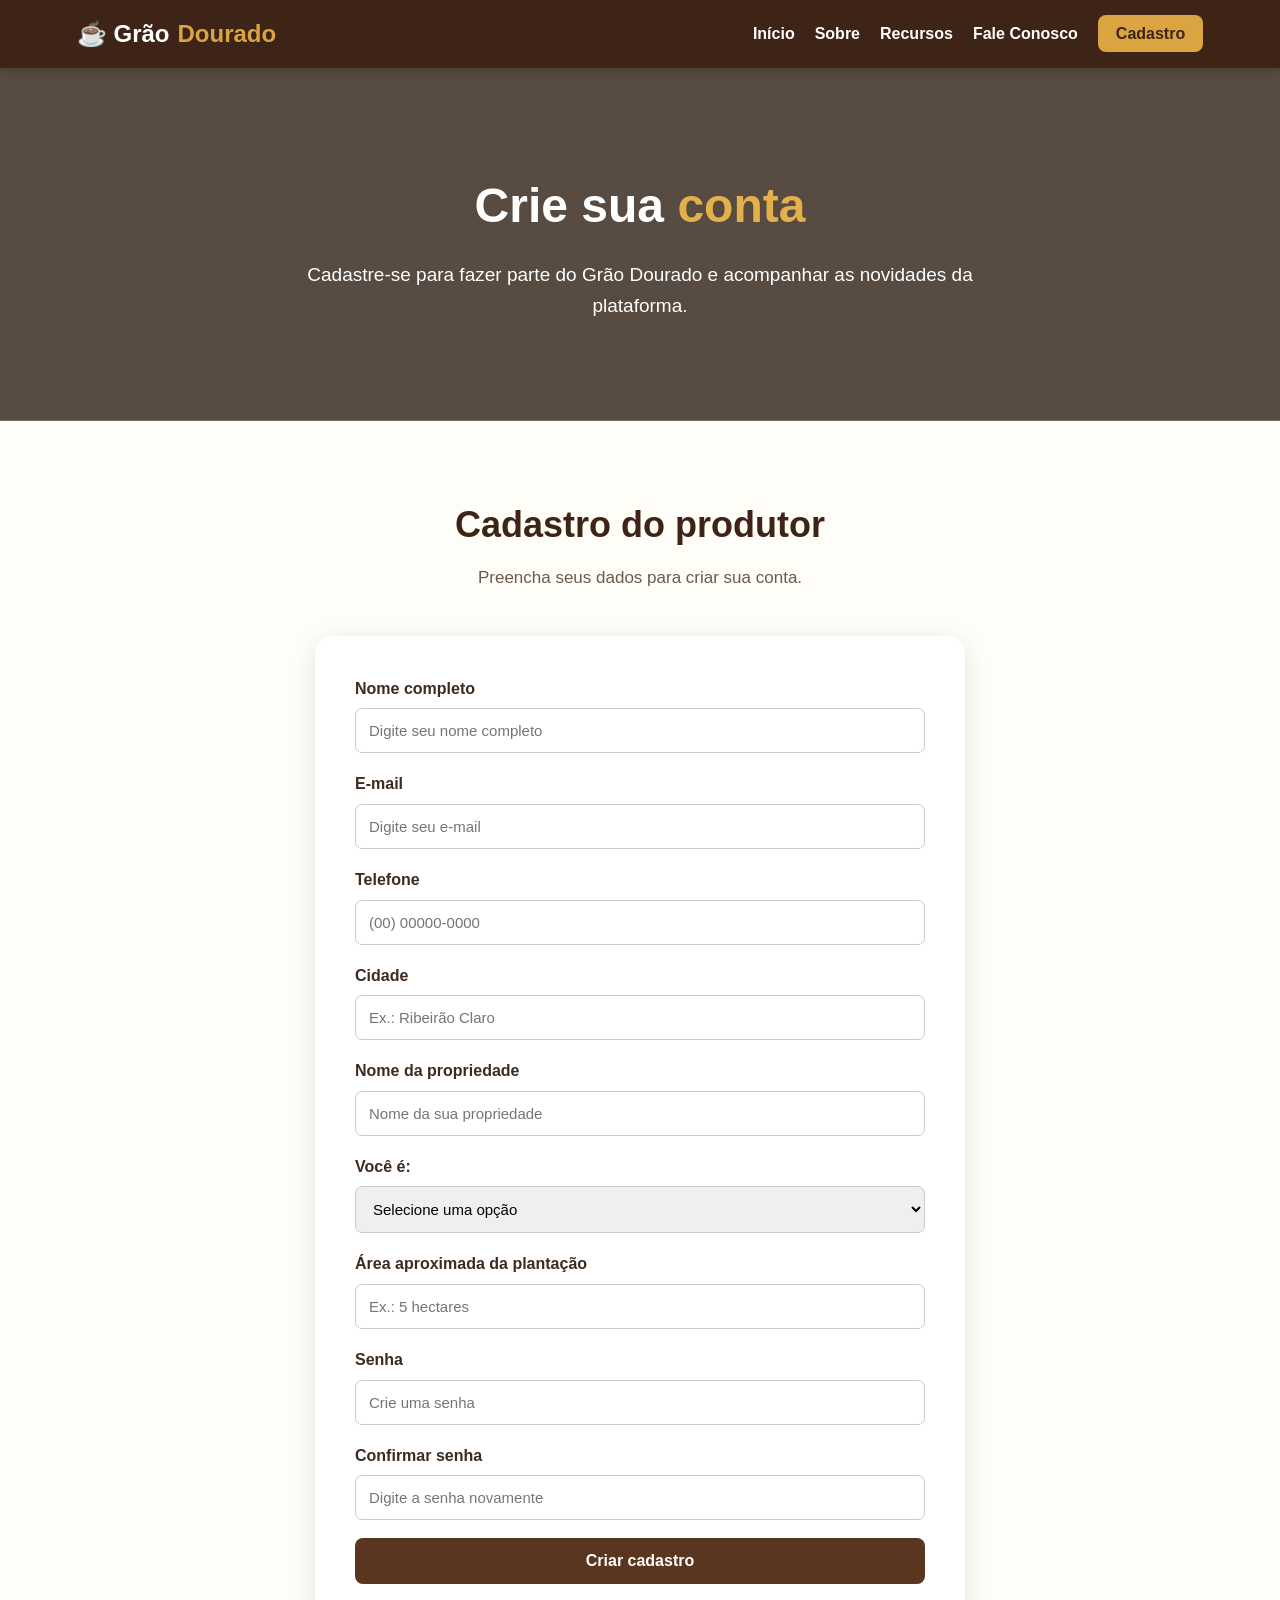
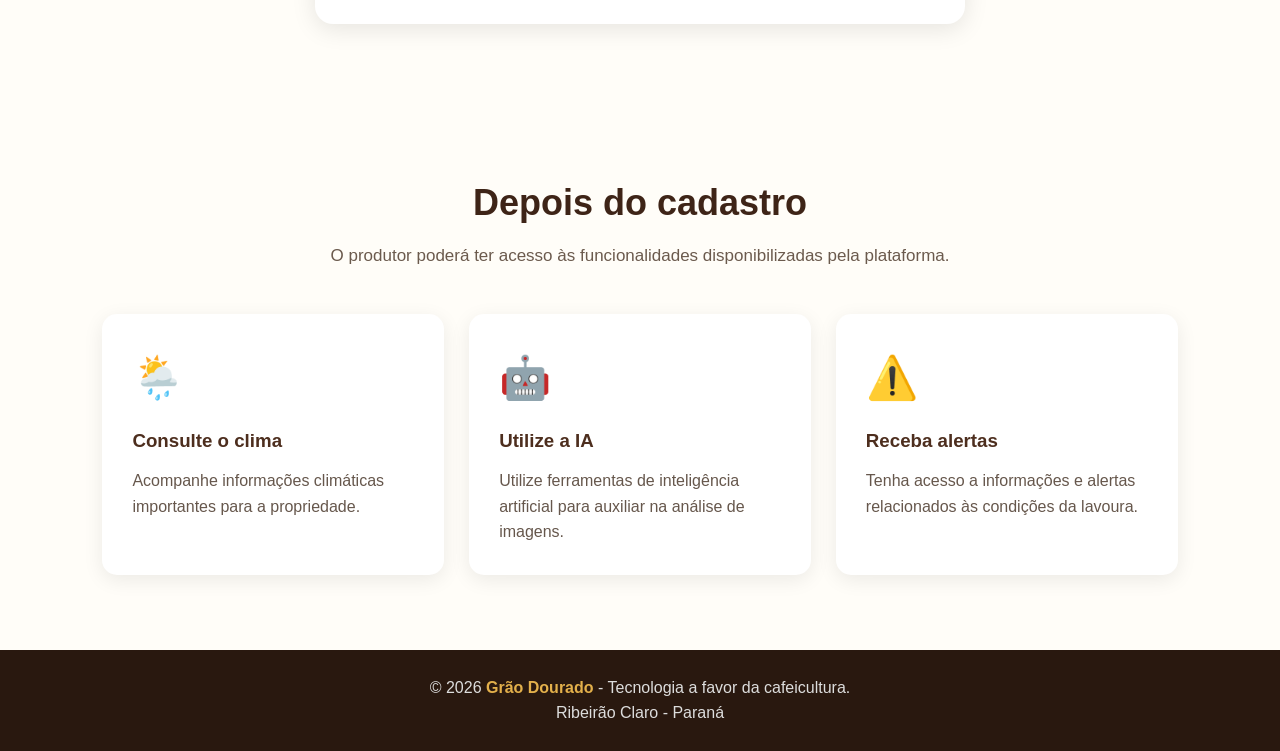
==== cadastro.html @ f9216574 "update" ====
<!DOCTYPE html>
<html lang="pt-BR">

<head>

    <meta charset="UTF-8">
    <meta name="viewport" content="width=device-width, initial-scale=1.0">

    <title>Cadastro | Grão Dourado</title>

    <link rel="stylesheet" href="style.css">

</head>

<body>

<header>

    <div class="logo">
        ☕ Grão <span>Dourado</span>
    </div>

    <nav>

        <ul>

            <li>
                <a href="index.html">
                    Início
                </a>
            </li>

            <li>
                <a href="sobre.html">
                    Sobre
                </a>
            </li>

            <li>
                <a href="recursos.html">
                    Recursos
                </a>
            </li>

            <li>
                <a href="contato.html">
                    Fale Conosco
                </a>
            </li>

            <li>
                <a href="cadastro.html"
                   class="btn-cadastro active">
                    Cadastro
                </a>
            </li>

        </ul>

    </nav>

</header>


<section class="page-hero">

    <h1>
        Crie sua <span>conta</span>
    </h1>

    <p>
        Cadastre-se para fazer parte do Grão Dourado
        e acompanhar as novidades da plataforma.
    </p>

</section>


<section class="cadastro">

    <div class="section-title">

        <h2>
            Cadastro do produtor
        </h2>

        <p>
            Preencha seus dados para criar sua conta.
        </p>

    </div>


    <div class="form-container">

        <form id="formCadastro">

            <div class="form-group">

                <label for="nome">
                    Nome completo
                </label>

                <input
                    type="text"
                    id="nome"
                    placeholder="Digite seu nome completo"
                    required>

            </div>


            <div class="form-group">

                <label for="email">
                    E-mail
                </label>

                <input
                    type="email"
                    id="email"
                    placeholder="Digite seu e-mail"
                    required>

            </div>


            <div class="form-group">

                <label for="telefone">
                    Telefone
                </label>

                <input
                    type="tel"
                    id="telefone"
                    placeholder="(00) 00000-0000"
                    required>

            </div>


            <div class="form-group">

                <label for="cidade">
                    Cidade
                </label>

                <input
                    type="text"
                    id="cidade"
                    placeholder="Ex.: Ribeirão Claro"
                    required>

            </div>


            <div class="form-group">

                <label for="propriedade">
                    Nome da propriedade
                </label>

                <input
                    type="text"
                    id="propriedade"
                    placeholder="Nome da sua propriedade">

            </div>


            <div class="form-group">

                <label for="tipo">
                    Você é:
                </label>

                <select id="tipo" required>

                    <option value="">
                        Selecione uma opção
                    </option>

                    <option>
                        Pequeno cafeicultor
                    </option>

                    <option>
                        Produtor rural
                    </option>

                    <option>
                        Técnico agrícola
                    </option>

                    <option>
                        Estudante
                    </option>

                    <option>
                        Outro
                    </option>

                </select>

            </div>


            <div class="form-group">

                <label for="area">
                    Área aproximada da plantação
                </label>

                <input
                    type="text"
                    id="area"
                    placeholder="Ex.: 5 hectares">

            </div>


            <div class="form-group">

                <label for="senha">
                    Senha
                </label>

                <input
                    type="password"
                    id="senha"
                    placeholder="Crie uma senha"
                    minlength="6"
                    required>

            </div>


            <div class="form-group">

                <label for="confirmarSenha">
                    Confirmar senha
                </label>

                <input
                    type="password"
                    id="confirmarSenha"
                    placeholder="Digite a senha novamente"
                    minlength="6"
                    required>

            </div>


            <button
                type="submit"
                class="btn-form">

                Criar cadastro

            </button>

        </form>

    </div>

</section>


<section class="diferenciais">

    <div class="section-title">

        <h2>
            Depois do cadastro
        </h2>

        <p>
            O produtor poderá ter acesso às funcionalidades
            disponibilizadas pela plataforma.
        </p>

    </div>


    <div class="cards">

        <div class="card">

            <div class="card-icon">
                🌦️
            </div>

            <h3>
                Consulte o clima
            </h3>

            <p>
                Acompanhe informações climáticas
                importantes para a propriedade.
            </p>

        </div>


        <div class="card">

            <div class="card-icon">
                🤖
            </div>

            <h3>
                Utilize a IA
            </h3>

            <p>
                Utilize ferramentas de inteligência
                artificial para auxiliar na análise
                de imagens.
            </p>

        </div>


        <div class="card">

            <div class="card-icon">
                ⚠️
            </div>

            <h3>
                Receba alertas
            </h3>

            <p>
                Tenha acesso a informações e alertas
                relacionados às condições da lavoura.
            </p>

        </div>

    </div>

</section>


<footer>

    <p>
        © 2026 <strong>Grão Dourado</strong> -
        Tecnologia a favor da cafeicultura.
    </p>

    <p>
        Ribeirão Claro - Paraná
    </p>

</footer>

<script src="script.js"></script>

</body>
</html>
---- style.css ----
* {
    margin: 0;
    padding: 0;
    box-sizing: border-box;
    font-family: Arial, Helvetica, sans-serif;
}

html {
    scroll-behavior: smooth;
}

body {
    background-color: #f7f3ea;
    color: #3e2a1f;
    line-height: 1.6;
}

/* =========================
   CABEÇALHO
========================= */

header {
    background: #3e2417;
    color: white;
    padding: 15px 6%;
    display: flex;
    justify-content: space-between;
    align-items: center;
    position: sticky;
    top: 0;
    z-index: 1000;
    box-shadow: 0 3px 10px rgba(0,0,0,0.2);
}

.logo {
    display: flex;
    align-items: center;
    gap: 8px;
    font-size: 24px;
    font-weight: bold;
    white-space: nowrap;
}

.logo span {
    color: #d9a441;
}

nav ul {
    display: flex;
    list-style: none;
    gap: 20px;
    align-items: center;
}

nav a {
    color: white;
    text-decoration: none;
    font-weight: bold;
    transition: 0.3s;
}

nav a:hover,
nav a.active {
    color: #d9a441;
}

.btn-cadastro {
    background: #d9a441;
    padding: 10px 18px;
    border-radius: 8px;
    color: #3e2417 !important;
}

.btn-cadastro:hover {
    background: #efc56d;
}

/* =========================
   HERO
========================= */

.hero {
    min-height: 650px;
    display: flex;
    align-items: center;
    padding: 80px 8%;
    background:
        linear-gradient(rgba(43, 28, 18, 0.72), rgba(43, 28, 18, 0.72)),
        url("https://images.unsplash.com/photo-1447933601403-0c6688de566e?auto=format&fit=crop&w=1600&q=80");
    background-size: cover;
    background-position: center;
    color: white;
}

.hero-content {
    max-width: 760px;
}

.hero h1 {
    font-size: 55px;
    line-height: 1.15;
    margin-bottom: 20px;
}

.hero h1 span {
    color: #e3b04b;
}

.hero p {
    font-size: 20px;
    line-height: 1.7;
    margin-bottom: 30px;
}

.hero-buttons {
    display: flex;
    gap: 15px;
    flex-wrap: wrap;
}

.btn {
    display: inline-block;
    padding: 14px 25px;
    border-radius: 8px;
    text-decoration: none;
    font-weight: bold;
    transition: 0.3s;
}

.btn-primary {
    background: #d9a441;
    color: #3e2417;
}

.btn-primary:hover {
    background: #efc56d;
    transform: translateY(-2px);
}

.btn-secondary {
    border: 2px solid white;
    color: white;
}

.btn-secondary:hover {
    background: white;
    color: #3e2417;
}

/* =========================
   HERO DAS PÁGINAS
========================= */

.page-hero {
    background:
        linear-gradient(rgba(43, 28, 18, 0.78), rgba(43, 28, 18, 0.78)),
        url("https://images.unsplash.com/photo-1495474472287-4d71bcdd2085?auto=format&fit=crop&w=1600&q=80");
    background-size: cover;
    background-position: center;
    color: white;
    padding: 100px 8%;
    text-align: center;
}

.page-hero h1 {
    font-size: 48px;
    margin-bottom: 15px;
}

.page-hero h1 span {
    color: #e3b04b;
}

.page-hero p {
    max-width: 750px;
    margin: auto;
    font-size: 19px;
}

/* =========================
   SEÇÕES
========================= */

section {
    padding: 75px 8%;
}

.section-title {
    text-align: center;
    margin-bottom: 45px;
}

.section-title h2 {
    font-size: 36px;
    color: #3e2417;
    margin-bottom: 10px;
}

.section-title p {
    color: #6b5a4d;
    font-size: 17px;
}

.sobre {
    background: #fffdf8;
}

.funcionalidades {
    background: #f0eadc;
}

/* =========================
   SOBRE
========================= */

.sobre-container {
    max-width: 1100px;
    margin: auto;
    display: grid;
    grid-template-columns: 1fr 1fr;
    gap: 50px;
    align-items: center;
}

.sobre-texto h3 {
    font-size: 28px;
    margin-bottom: 20px;
    color: #5b351f;
}

.sobre-texto p {
    line-height: 1.8;
    margin-bottom: 15px;
}

.sobre-img {
    border-radius: 20px;
    overflow: hidden;
    box-shadow: 0 10px 30px rgba(0,0,0,0.15);
}

.sobre-img img {
    width: 100%;
    display: block;
}

/* =========================
   CARDS
========================= */

.cards {
    max-width: 1200px;
    margin: auto;
    display: grid;
    grid-template-columns: repeat(3, 1fr);
    gap: 25px;
}

.card {
    background: white;
    padding: 30px;
    border-radius: 15px;
    box-shadow: 0 5px 20px rgba(0,0,0,0.08);
    transition: 0.3s;
}

.card:hover {
    transform: translateY(-7px);
    box-shadow: 0 10px 25px rgba(0,0,0,0.15);
}

.card-icon {
    font-size: 42px;
    margin-bottom: 15px;
}

.card h3 {
    margin-bottom: 12px;
    color: #4d2e1e;
}

.card p {
    line-height: 1.6;
    color: #66574c;
}

/* =========================
   DIFERENCIAIS
========================= */

.diferenciais {
    background: #fffdf8;
}

.diferenciais-grid {
    max-width: 1100px;
    margin: auto;
    display: grid;
    grid-template-columns: repeat(2, 1fr);
    gap: 25px;
}

.diferencial {
    padding: 25px;
    border-left: 5px solid #d9a441;
    background: #f7f3ea;
    border-radius: 10px;
}

.diferencial h3 {
    color: #5a351f;
    margin-bottom: 8px;
}

/* =========================
   CLIMA
========================= */

.clima {
    background: #fffdf8;
}

.clima-box {
    max-width: 1000px;
    margin: auto;
    background: linear-gradient(135deg, #5a351f, #8a5a35);
    color: white;
    padding: 40px;
    border-radius: 20px;
    display: grid;
    grid-template-columns: 1fr 1fr;
    gap: 30px;
    align-items: center;
}

.clima-info h3 {
    font-size: 30px;
    margin-bottom: 15px;
}

.clima-info p {
    line-height: 1.7;
}

.clima-card {
    background: rgba(255,255,255,0.12);
    padding: 25px;
    border-radius: 15px;
    text-align: center;
}

.temperatura {
    font-size: 55px;
    font-weight: bold;
    color: #ffd56b;
}

.previsao {
    display: grid;
    grid-template-columns: repeat(4, 1fr);
    gap: 15px;
    margin-top: 25px;
}

.dia-clima {
    background: rgba(255,255,255,0.1);
    padding: 15px;
    border-radius: 10px;
}

.dia-clima strong {
    display: block;
    color: #ffd56b;
}

/* =========================
   ALERTAS
========================= */

.alertas {
    background: #f0eadc;
}

.alerta-box {
    max-width: 900px;
    margin: auto;
    display: flex;
    gap: 20px;
    align-items: center;
    background: #fff;
    border-left: 7px solid #d49a2e;
    padding: 25px;
    border-radius: 10px;
    box-shadow: 0 4px 15px rgba(0,0,0,0.08);
}

.alerta-icon {
    font-size: 45px;
}

/* =========================
   PASSOS
========================= */

.passos {
    background: #fffdf8;
}

.passos-grid {
    max-width: 1100px;
    margin: auto;
    display: grid;
    grid-template-columns: repeat(3, 1fr);
    gap: 25px;
}

.passo {
    text-align: center;
    padding: 30px;
}

.numero {
    width: 55px;
    height: 55px;
    margin: 0 auto 15px;
    border-radius: 50%;
    background: #d9a441;
    color: #3e2417;
    display: flex;
    justify-content: center;
    align-items: center;
    font-size: 23px;
    font-weight: bold;
}

/* =========================
   FORMULÁRIOS
========================= */

.cadastro {
    background: #fffdf8;
}

.form-container {
    max-width: 650px;
    margin: auto;
    background: white;
    padding: 40px;
    border-radius: 18px;
    box-shadow: 0 5px 25px rgba(0,0,0,0.1);
}

.form-group {
    margin-bottom: 18px;
}

.form-group label {
    display: block;
    margin-bottom: 7px;
    font-weight: bold;
}

.form-group input,
.form-group select,
.form-group textarea {
    width: 100%;
    padding: 13px;
    border: 1px solid #ccc;
    border-radius: 7px;
    outline: none;
    font-size: 15px;
}

.form-group input:focus,
.form-group select:focus,
.form-group textarea:focus {
    border-color: #8a5a35;
}

.btn-form {
    width: 100%;
    padding: 14px;
    border: none;
    border-radius: 8px;
    background: #5a351f;
    color: white;
    font-size: 16px;
    font-weight: bold;
    cursor: pointer;
    transition: 0.3s;
}

.btn-form:hover {
    background: #8a5a35;
}

/* =========================
   CONTATO
========================= */

.contato {
    background: #3e2417;
    color: white;
}

.contato .section-title h2 {
    color: white;
}

.contato .section-title p {
    color: #ddd;
}

.contato-container {
    max-width: 1000px;
    margin: auto;
    display: grid;
    grid-template-columns: 1fr 1fr;
    gap: 35px;
}

.contato-info {
    padding: 25px;
}

.contato-info h3 {
    font-size: 28px;
    margin-bottom: 20px;
    color: #e3b04b;
}

.contato-info p {
    line-height: 1.7;
    margin-bottom: 15px;
}

.contato-form {
    background: white;
    padding: 30px;
    border-radius: 15px;
    color: #3e2417;
}

/* =========================
   RODAPÉ
========================= */

footer {
    background: #29180f;
    color: #ddd;
    text-align: center;
    padding: 25px;
}

footer strong {
    color: #e3b04b;
}

/* =========================
   RESPONSIVIDADE
========================= */

@media (max-width: 900px) {

    header {
        flex-direction: column;
        gap: 15px;
    }

    nav ul {
        flex-wrap: wrap;
        justify-content: center;
    }

    .hero h1 {
        font-size: 42px;
    }

    .cards {
        grid-template-columns: repeat(2, 1fr);
    }

    .sobre-container,
    .clima-box,
    .contato-container,
    .diferenciais-grid {
        grid-template-columns: 1fr;
    }

    .passos-grid {
        grid-template-columns: 1fr;
    }

    .previsao {
        grid-template-columns: repeat(2, 1fr);
    }
}

@media (max-width: 650px) {

    .logo {
        font-size: 21px;
    }

    nav ul {
        gap: 10px;
    }

    nav a {
        font-size: 14px;
    }

    .hero {
        min-height: 550px;
        padding: 50px 6%;
    }

    .hero h1 {
        font-size: 35px;
    }

    .hero p {
        font-size: 17px;
    }

    .page-hero h1 {
        font-size: 35px;
    }

    section {
        padding: 50px 6%;
    }

    .section-title h2 {
        font-size: 29px;
    }

    .cards {
        grid-template-columns: 1fr;
    }

    .form-container {
        padding: 25px;
    }

    .previsao {
        grid-template-columns: 1fr 1fr;
    }

    .alerta-box {
        flex-direction: column;
        text-align: center;
    }
}
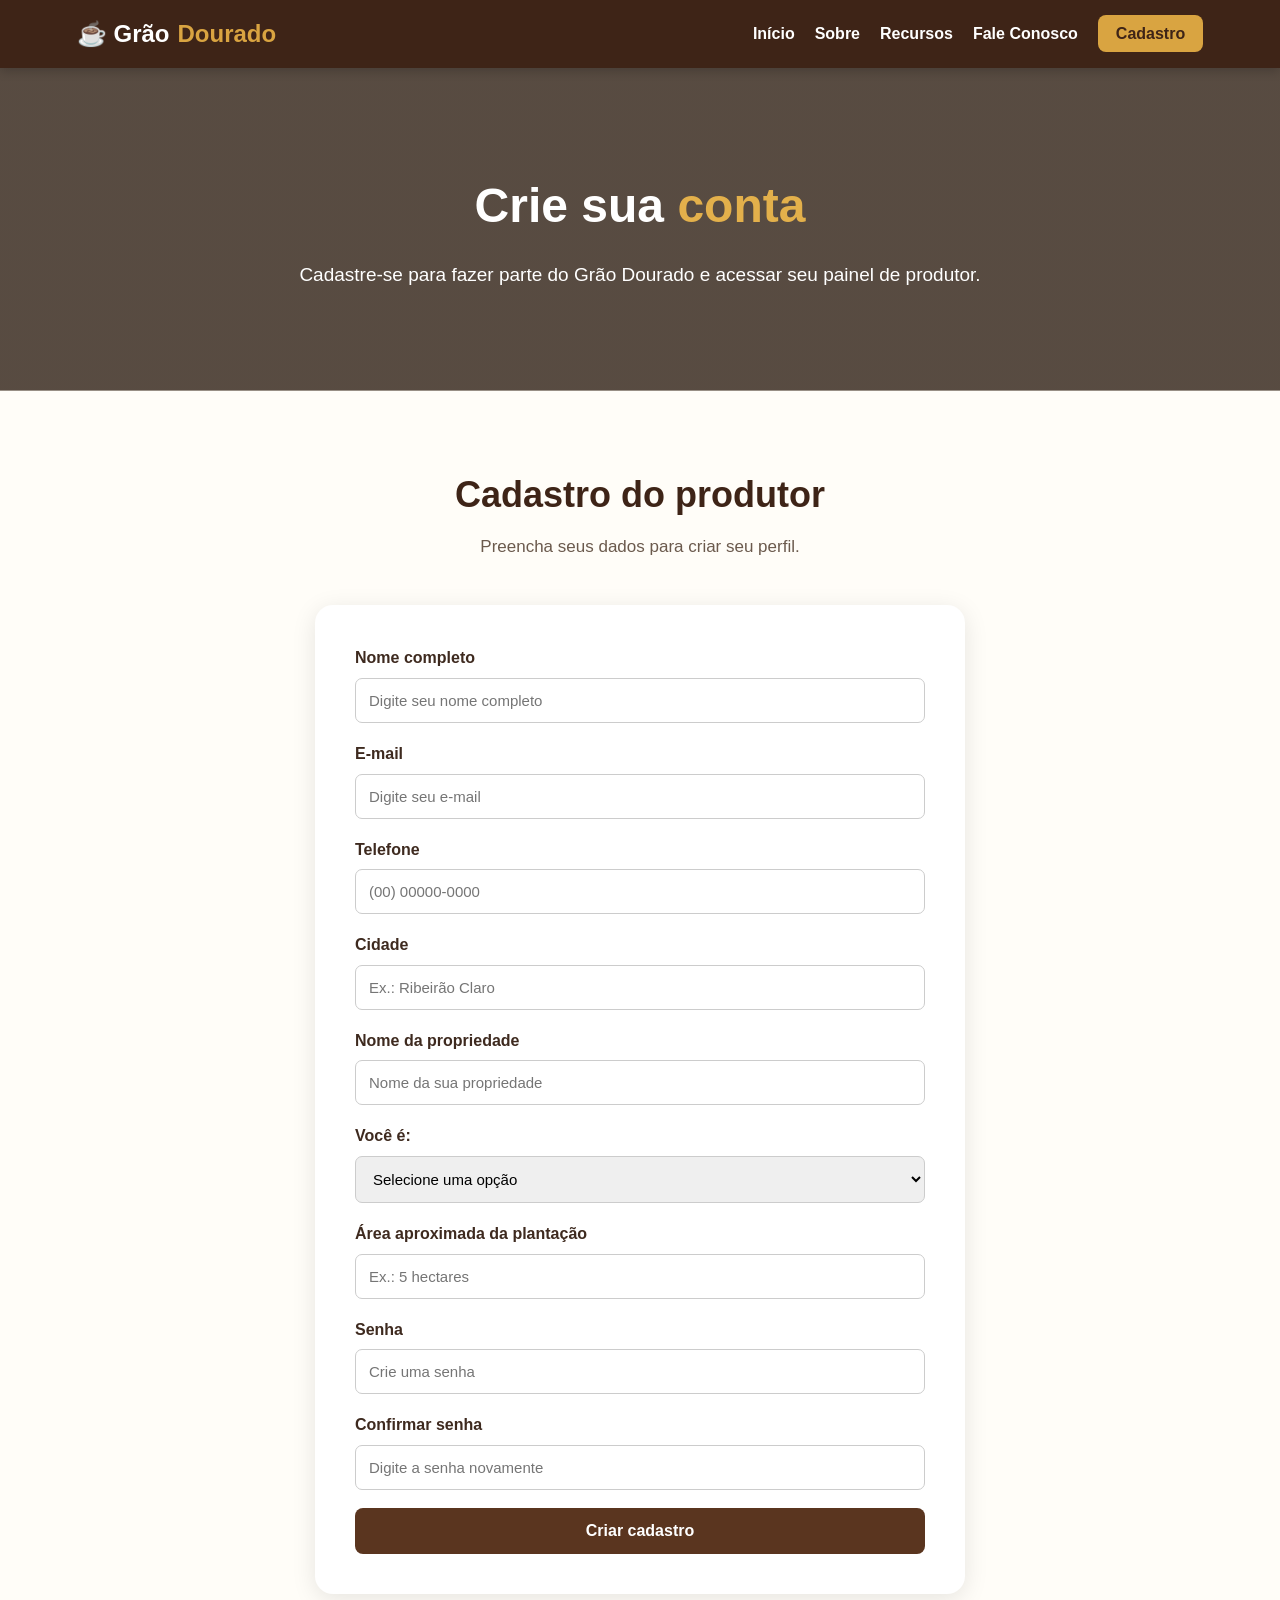
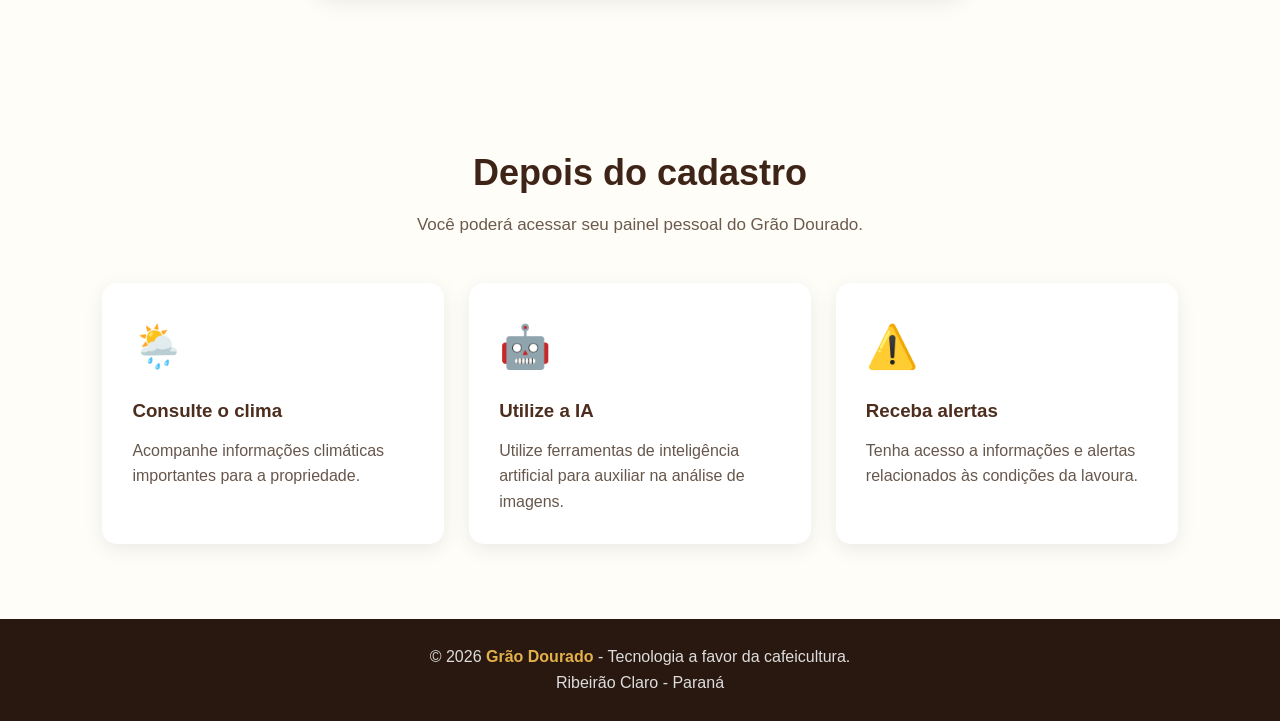
==== commit 84055f4d: "up" ====
--- a/cadastro.html
+++ b/cadastro.html
@@ -49,8 +49,7 @@
             </li>
 
             <li>
-                <a href="cadastro.html"
-                   class="btn-cadastro active">
+                <a href="cadastro.html" class="btn-cadastro active">
                     Cadastro
                 </a>
             </li>
@@ -70,7 +69,7 @@
 
     <p>
         Cadastre-se para fazer parte do Grão Dourado
-        e acompanhar as novidades da plataforma.
+        e acessar seu painel de produtor.
     </p>
 
 </section>
@@ -85,7 +84,7 @@
         </h2>
 
         <p>
-            Preencha seus dados para criar sua conta.
+            Preencha seus dados para criar seu perfil.
         </p>
 
     </div>
@@ -181,23 +180,23 @@
                         Selecione uma opção
                     </option>
 
-                    <option>
+                    <option value="Pequeno cafeicultor">
                         Pequeno cafeicultor
                     </option>
 
-                    <option>
+                    <option value="Produtor rural">
                         Produtor rural
                     </option>
 
-                    <option>
+                    <option value="Técnico agrícola">
                         Técnico agrícola
                     </option>
 
-                    <option>
+                    <option value="Estudante">
                         Estudante
                     </option>
 
-                    <option>
+                    <option value="Outro">
                         Outro
                     </option>
 
@@ -276,8 +275,8 @@
         </h2>
 
         <p>
-            O produtor poderá ter acesso às funcionalidades
-            disponibilizadas pela plataforma.
+            Você poderá acessar seu painel pessoal
+            do Grão Dourado.
         </p>
 
     </div>
@@ -357,7 +356,9 @@
 
 </footer>
 
+
 <script src="script.js"></script>
 
 </body>
-</html>
+
+</html>
--- a/style.css
+++ b/style.css
@@ -652,3 +652,120 @@
         text-align: center;
     }
 }
+
+/* =========================
+   PAINEL DO USUÁRIO
+========================= */
+
+.painel {
+    background: #fffdf8;
+    min-height: 600px;
+}
+
+.painel-grid {
+    max-width: 1200px;
+    margin: auto;
+    display: grid;
+    grid-template-columns: repeat(3, 1fr);
+    gap: 25px;
+}
+
+.painel-card {
+    background: white;
+    padding: 30px;
+    border-radius: 15px;
+    box-shadow: 0 5px 20px rgba(0,0,0,0.08);
+    transition: 0.3s;
+}
+
+.painel-card:hover {
+    transform: translateY(-5px);
+    box-shadow: 0 10px 25px rgba(0,0,0,0.13);
+}
+
+.painel-icon {
+    font-size: 42px;
+    margin-bottom: 15px;
+}
+
+.painel-card h3 {
+    color: #4d2e1e;
+    margin-bottom: 18px;
+    font-size: 22px;
+}
+
+.perfil-info p {
+    margin-bottom: 10px;
+    color: #66574c;
+    word-break: break-word;
+}
+
+.perfil-info strong {
+    color: #3e2417;
+}
+
+.temperatura-painel {
+    font-size: 50px;
+    font-weight: bold;
+    color: #d9a441;
+    margin-bottom: 5px;
+}
+
+.texto-menor {
+    margin-top: 15px;
+    color: #77685c;
+    font-size: 14px;
+}
+
+.btn-painel {
+    margin-top: 20px;
+    padding: 12px 20px;
+    border: none;
+    border-radius: 8px;
+    background: #5a351f;
+    color: white;
+    font-weight: bold;
+    cursor: pointer;
+}
+
+.btn-painel:hover {
+    background: #8a5a35;
+}
+
+.sair-container {
+    max-width: 1200px;
+    margin: 40px auto 0;
+    text-align: center;
+}
+
+.btn-sair {
+    padding: 13px 25px;
+    border: none;
+    border-radius: 8px;
+    background: #3e2417;
+    color: white;
+    font-weight: bold;
+    cursor: pointer;
+}
+
+.btn-sair:hover {
+    background: #5a351f;
+}
+
+
+@media (max-width: 900px) {
+
+    .painel-grid {
+        grid-template-columns: repeat(2, 1fr);
+    }
+
+}
+
+
+@media (max-width: 650px) {
+
+    .painel-grid {
+        grid-template-columns: 1fr;
+    }
+
+}
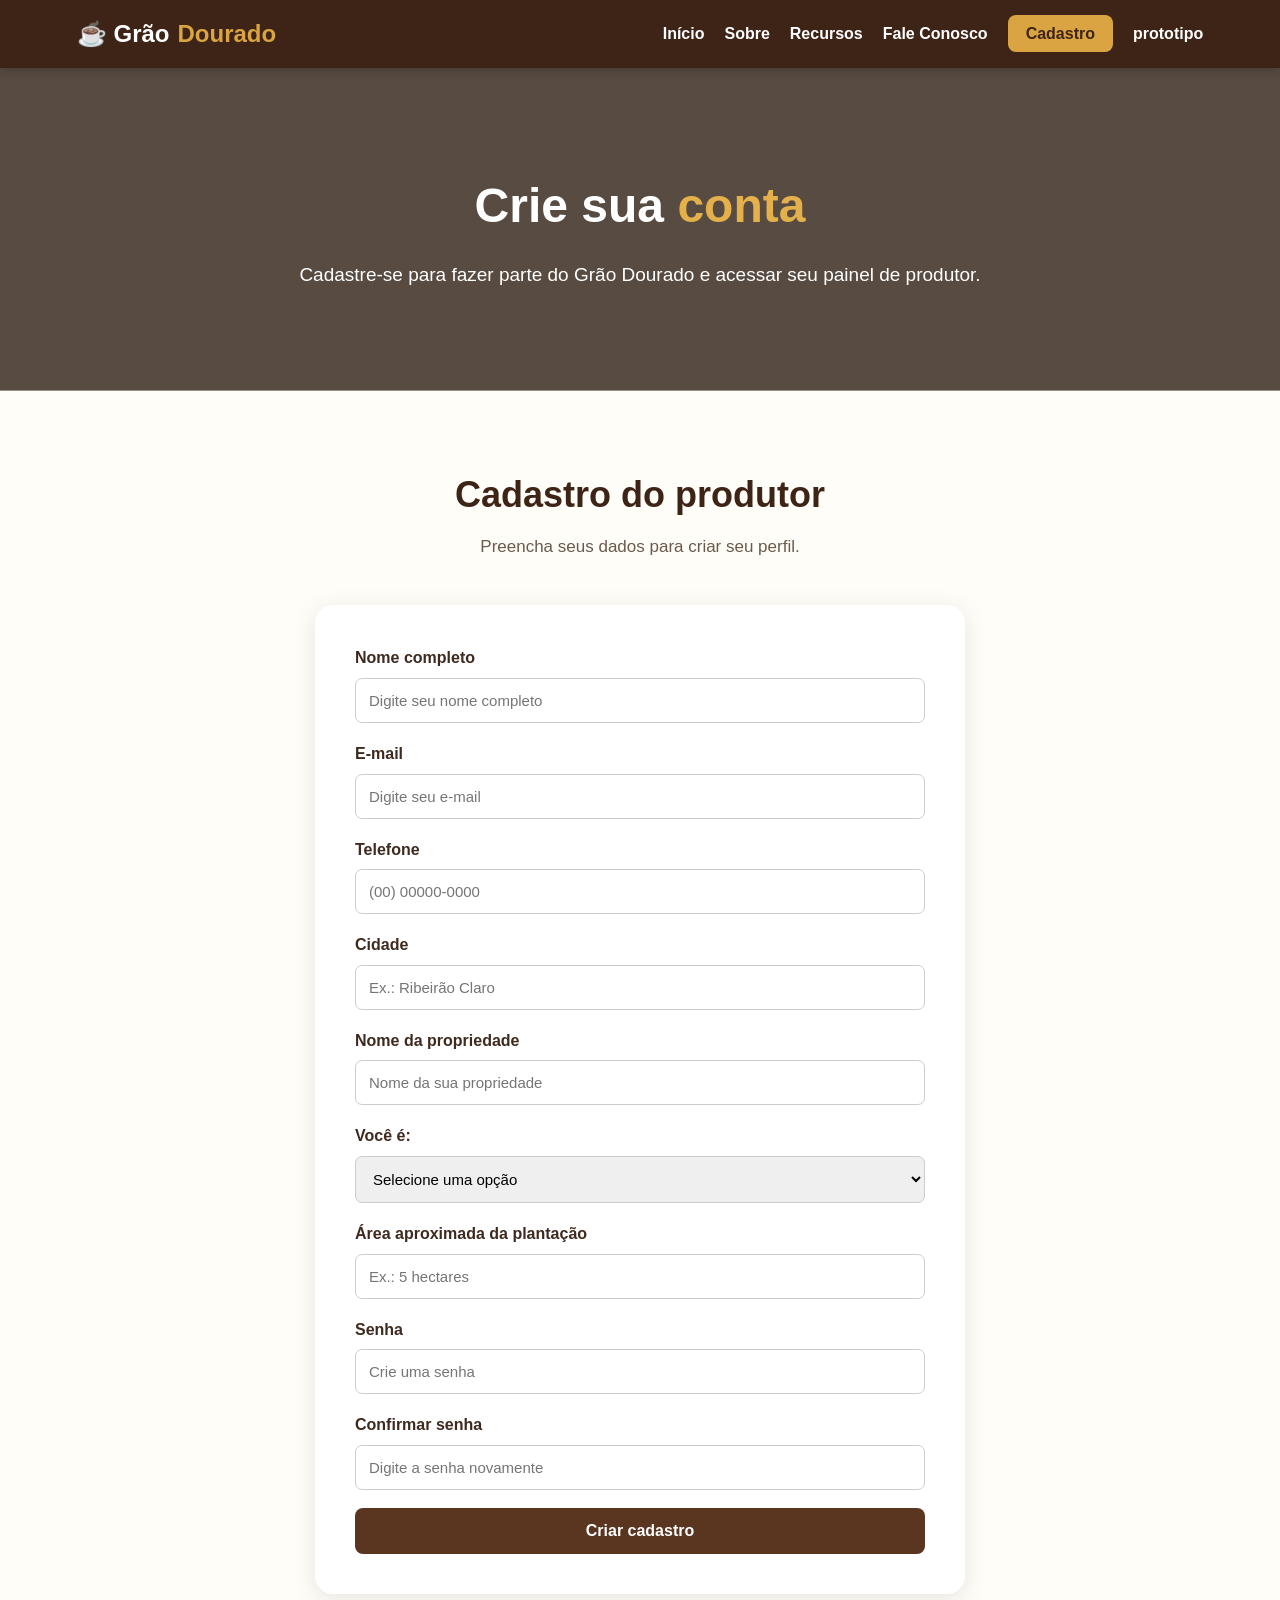
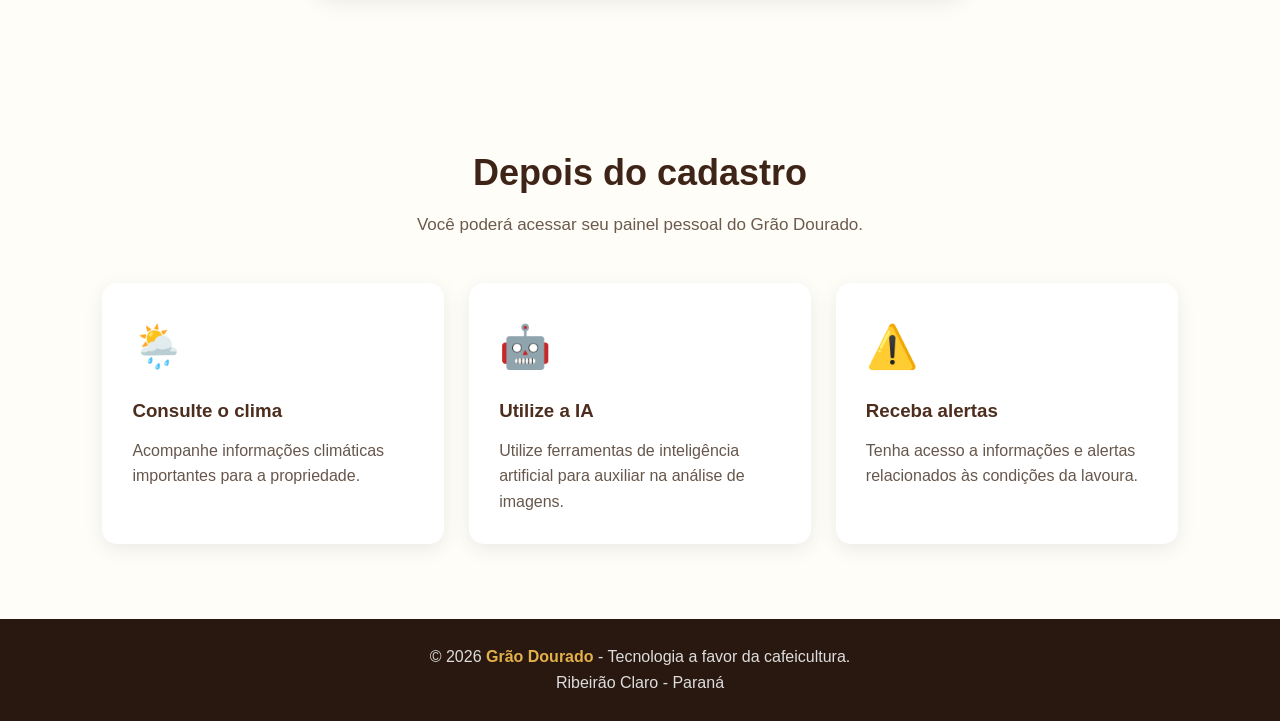
==== commit 385f372d: "up" ====
--- a/cadastro.html
+++ b/cadastro.html
@@ -54,6 +54,11 @@
                 </a>
             </li>
 
+            <li>
+                 <a href="prototipo.html">
+                    prototipo
+                 </a>
+            </li>
         </ul>
 
     </nav>
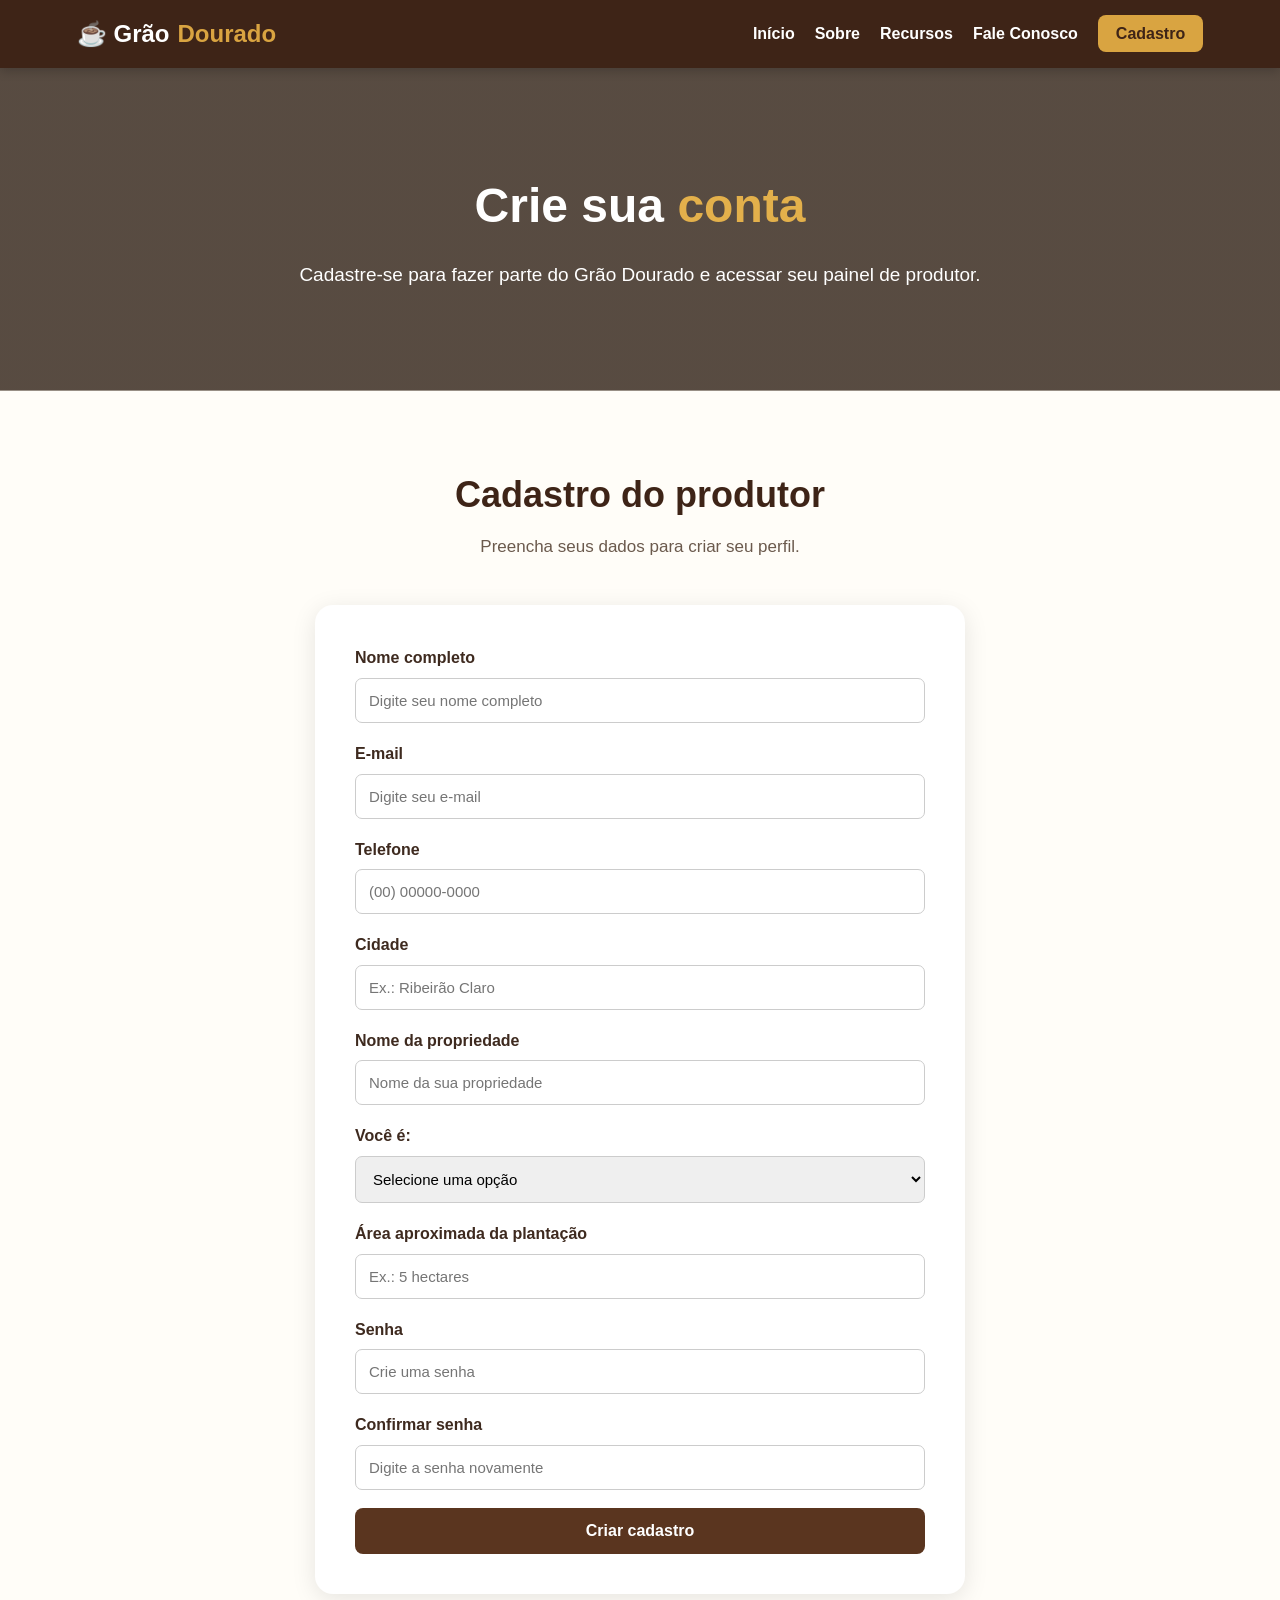
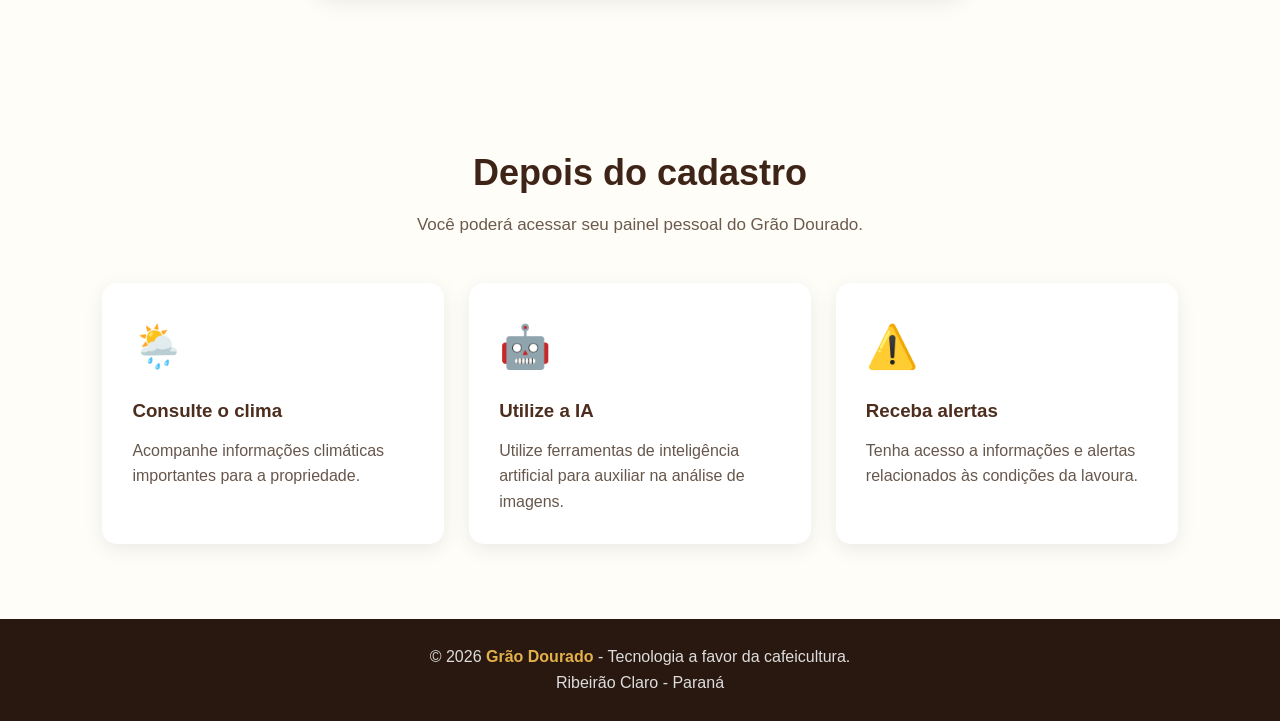
==== commit a6eb7fa1: "up" ====
--- a/cadastro.html
+++ b/cadastro.html
@@ -54,11 +54,6 @@
                 </a>
             </li>
 
-            <li>
-                 <a href="prototipo.html">
-                    prototipo
-                 </a>
-            </li>
         </ul>
 
     </nav>
